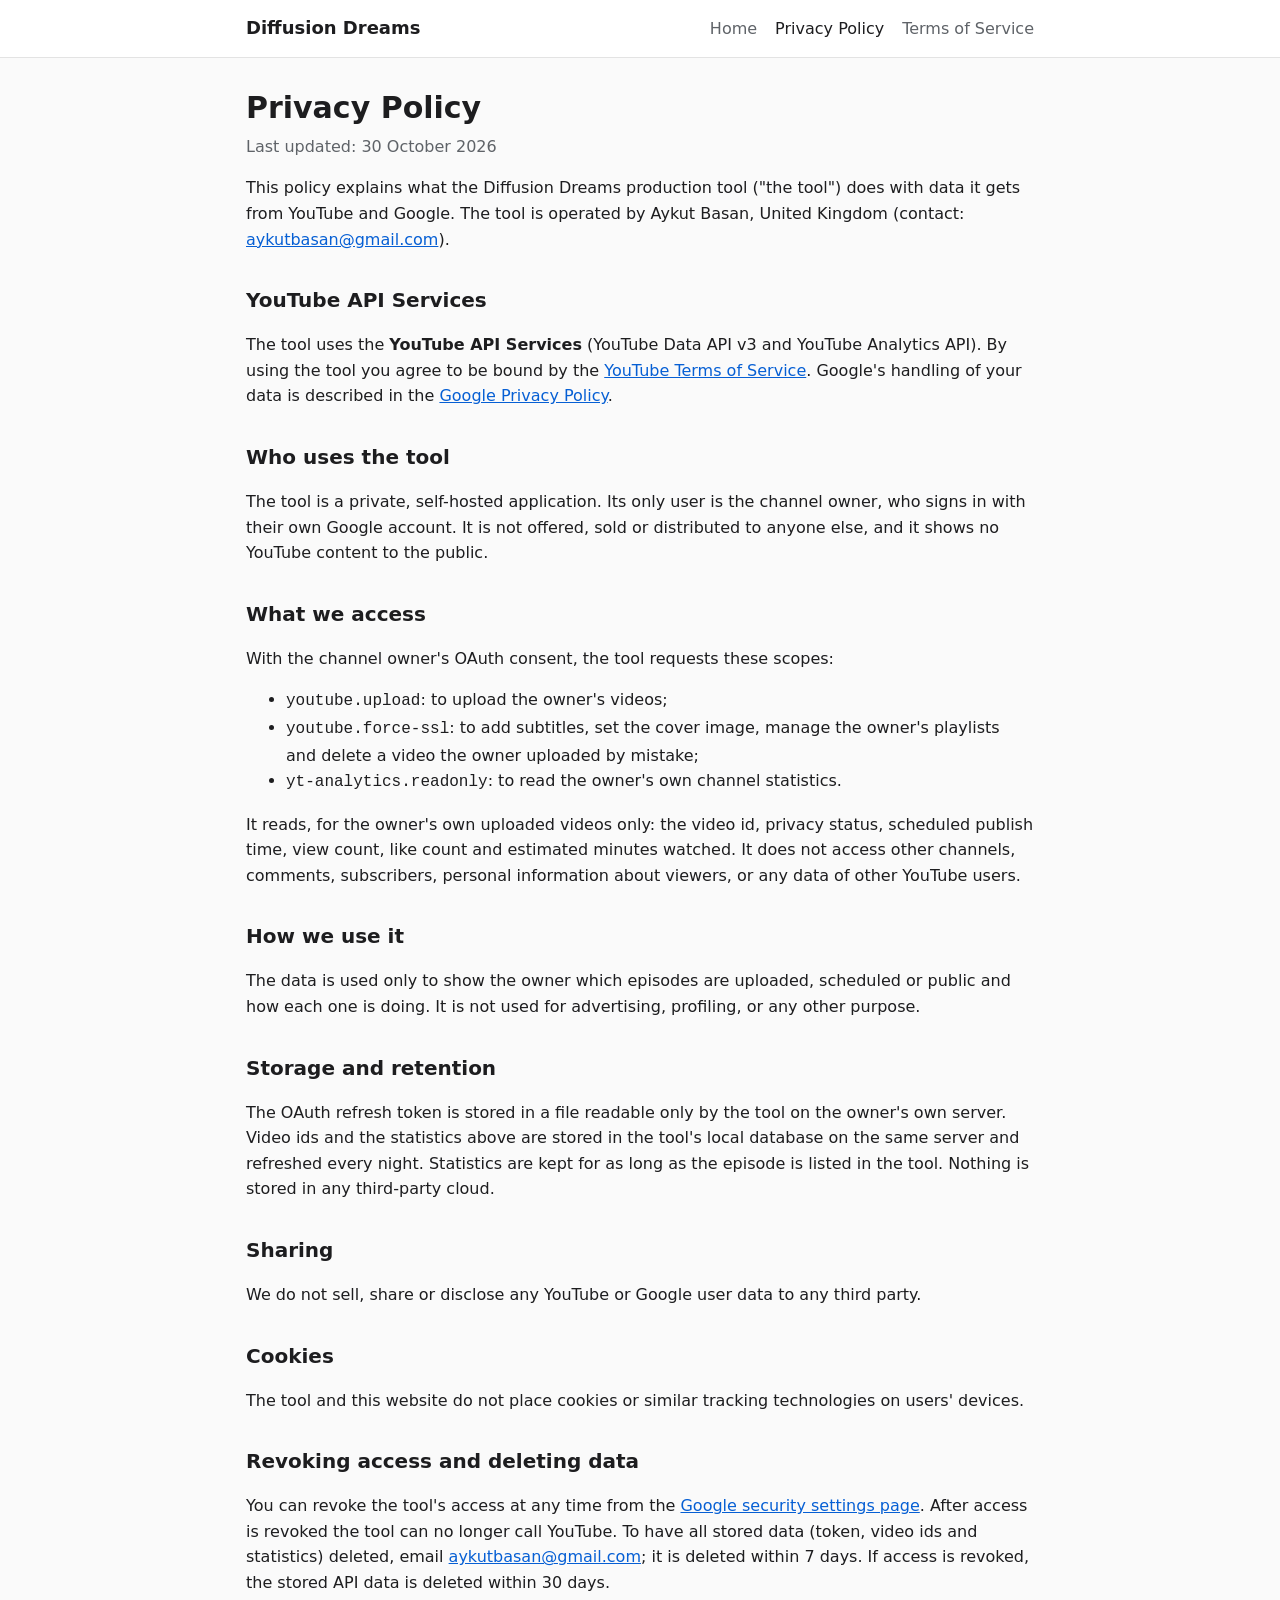
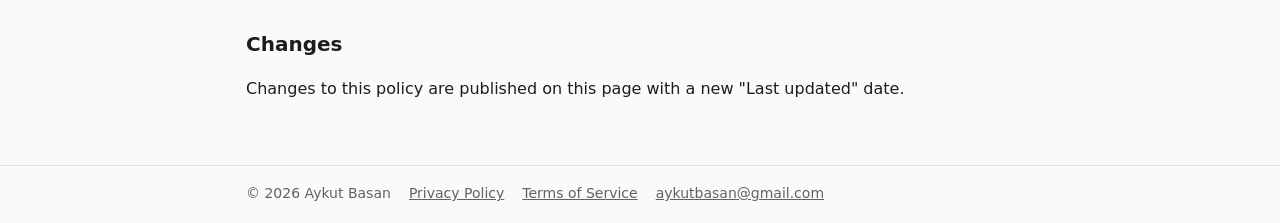
==== privacy.html @ 573dd9b5 "Diffusion Dreams site: home, privacy policy, terms of service Co-Authored-By: Claude Opus 5.5 <norep" ====
<!doctype html>
<html lang="en">
<head>
<meta charset="utf-8">
<meta name="viewport" content="width=device-width, initial-scale=1">
<title>Privacy Policy · Diffusion Dreams</title>
<link rel="stylesheet" href="style.css">
</head>
<body>
<header><div class="wrap">
  <a class="brand" href="./">Diffusion Dreams</a>
  <nav><a href="./">Home</a><a href="privacy.html" aria-current="page">Privacy Policy</a><a href="terms.html">Terms of Service</a></nav>
</div></header>
<main class="wrap">
  <h1>Privacy Policy</h1>
  <p class="meta">Last updated: 30 October 2026</p>

  <p>This policy explains what the Diffusion Dreams production tool ("the tool") does with data it gets from
  YouTube and Google. The tool is operated by Aykut Basan, United Kingdom
  (contact: <a href="mailto:aykutbasan@gmail.com">aykutbasan@gmail.com</a>).</p>

  <h2>YouTube API Services</h2>
  <p>The tool uses the <strong>YouTube API Services</strong> (YouTube Data API v3 and YouTube Analytics API).
  By using the tool you agree to be bound by the
  <a href="https://www.youtube.com/t/terms">YouTube Terms of Service</a>. Google's handling of your data is
  described in the <a href="https://policies.google.com/privacy">Google Privacy Policy</a>.</p>

  <h2>Who uses the tool</h2>
  <p>The tool is a private, self-hosted application. Its only user is the channel owner, who signs in with their own
  Google account. It is not offered, sold or distributed to anyone else, and it shows no YouTube content to the
  public.</p>

  <h2>What we access</h2>
  <p>With the channel owner's OAuth consent, the tool requests these scopes:</p>
  <ul>
    <li><code>youtube.upload</code>: to upload the owner's videos;</li>
    <li><code>youtube.force-ssl</code>: to add subtitles, set the cover image, manage the owner's playlists and delete
    a video the owner uploaded by mistake;</li>
    <li><code>yt-analytics.readonly</code>: to read the owner's own channel statistics.</li>
  </ul>
  <p>It reads, for the owner's own uploaded videos only: the video id, privacy status, scheduled publish time,
  view count, like count and estimated minutes watched. It does not access other channels, comments, subscribers,
  personal information about viewers, or any data of other YouTube users.</p>

  <h2>How we use it</h2>
  <p>The data is used only to show the owner which episodes are uploaded, scheduled or public and how each one is
  doing. It is not used for advertising, profiling, or any other purpose.</p>

  <h2>Storage and retention</h2>
  <p>The OAuth refresh token is stored in a file readable only by the tool on the owner's own server. Video ids and
  the statistics above are stored in the tool's local database on the same server and refreshed every night.
  Statistics are kept for as long as the episode is listed in the tool. Nothing is stored in any third-party
  cloud.</p>

  <h2>Sharing</h2>
  <p>We do not sell, share or disclose any YouTube or Google user data to any third party.</p>

  <h2>Cookies</h2>
  <p>The tool and this website do not place cookies or similar tracking technologies on users' devices.</p>

  <h2>Revoking access and deleting data</h2>
  <p>You can revoke the tool's access at any time from the
  <a href="https://security.google.com/settings/security/permissions">Google security settings page</a>.
  After access is revoked the tool can no longer call YouTube. To have all stored data (token, video ids and
  statistics) deleted, email <a href="mailto:aykutbasan@gmail.com">aykutbasan@gmail.com</a>; it is deleted
  within 7 days. If access is revoked, the stored API data is deleted within 30 days.</p>

  <h2>Changes</h2>
  <p>Changes to this policy are published on this page with a new "Last updated" date.</p>
</main>
<footer><div class="wrap">
  <span>© 2026 Aykut Basan</span>
  <a href="privacy.html">Privacy Policy</a>
  <a href="terms.html">Terms of Service</a>
  <a href="mailto:aykutbasan@gmail.com">aykutbasan@gmail.com</a>
</div></footer>
</body>
</html>
---- style.css ----
:root { --bg: #fafafa; --fg: #1d1d1f; --muted: #5f6368; --line: #e3e3e3; --accent: #c4302b; }
* { box-sizing: border-box; }
body { margin: 0; background: var(--bg); color: var(--fg); font: 16px/1.6 system-ui, -apple-system, "Segoe UI", Roboto, sans-serif; }
header { border-bottom: 1px solid var(--line); background: #fff; }
header .wrap { display: flex; align-items: center; gap: 16px; padding-top: 14px; padding-bottom: 14px; }
header a.brand { font-weight: 700; font-size: 18px; color: var(--fg); text-decoration: none; }
header nav { margin-left: auto; display: flex; gap: 18px; flex-wrap: wrap; }
header nav a { color: var(--muted); text-decoration: none; }
header nav a:hover, header nav a[aria-current] { color: var(--fg); }
.wrap { max-width: 820px; margin: 0 auto; padding-left: 16px; padding-right: 16px; }
main { padding-top: 32px; padding-bottom: 48px; }
h1 { font-size: 30px; line-height: 1.2; margin: 0 0 8px; }
h2 { font-size: 20px; margin: 32px 0 8px; }
p.meta { color: var(--muted); margin-top: 0; }
a { color: #065fd4; }
.yt { display: inline-flex; align-items: center; gap: 8px; padding: 10px 16px; border-radius: 8px;
      background: var(--accent); color: #fff; text-decoration: none; font-weight: 600; }
.yt svg { width: 22px; height: 16px; }
.card { background: #fff; border: 1px solid var(--line); border-radius: 12px; padding: 20px 24px; margin: 24px 0; }
footer { border-top: 1px solid var(--line); color: var(--muted); font-size: 14px; }
footer .wrap { padding-top: 16px; padding-bottom: 24px; display: flex; gap: 18px; flex-wrap: wrap; }
footer a { color: var(--muted); }
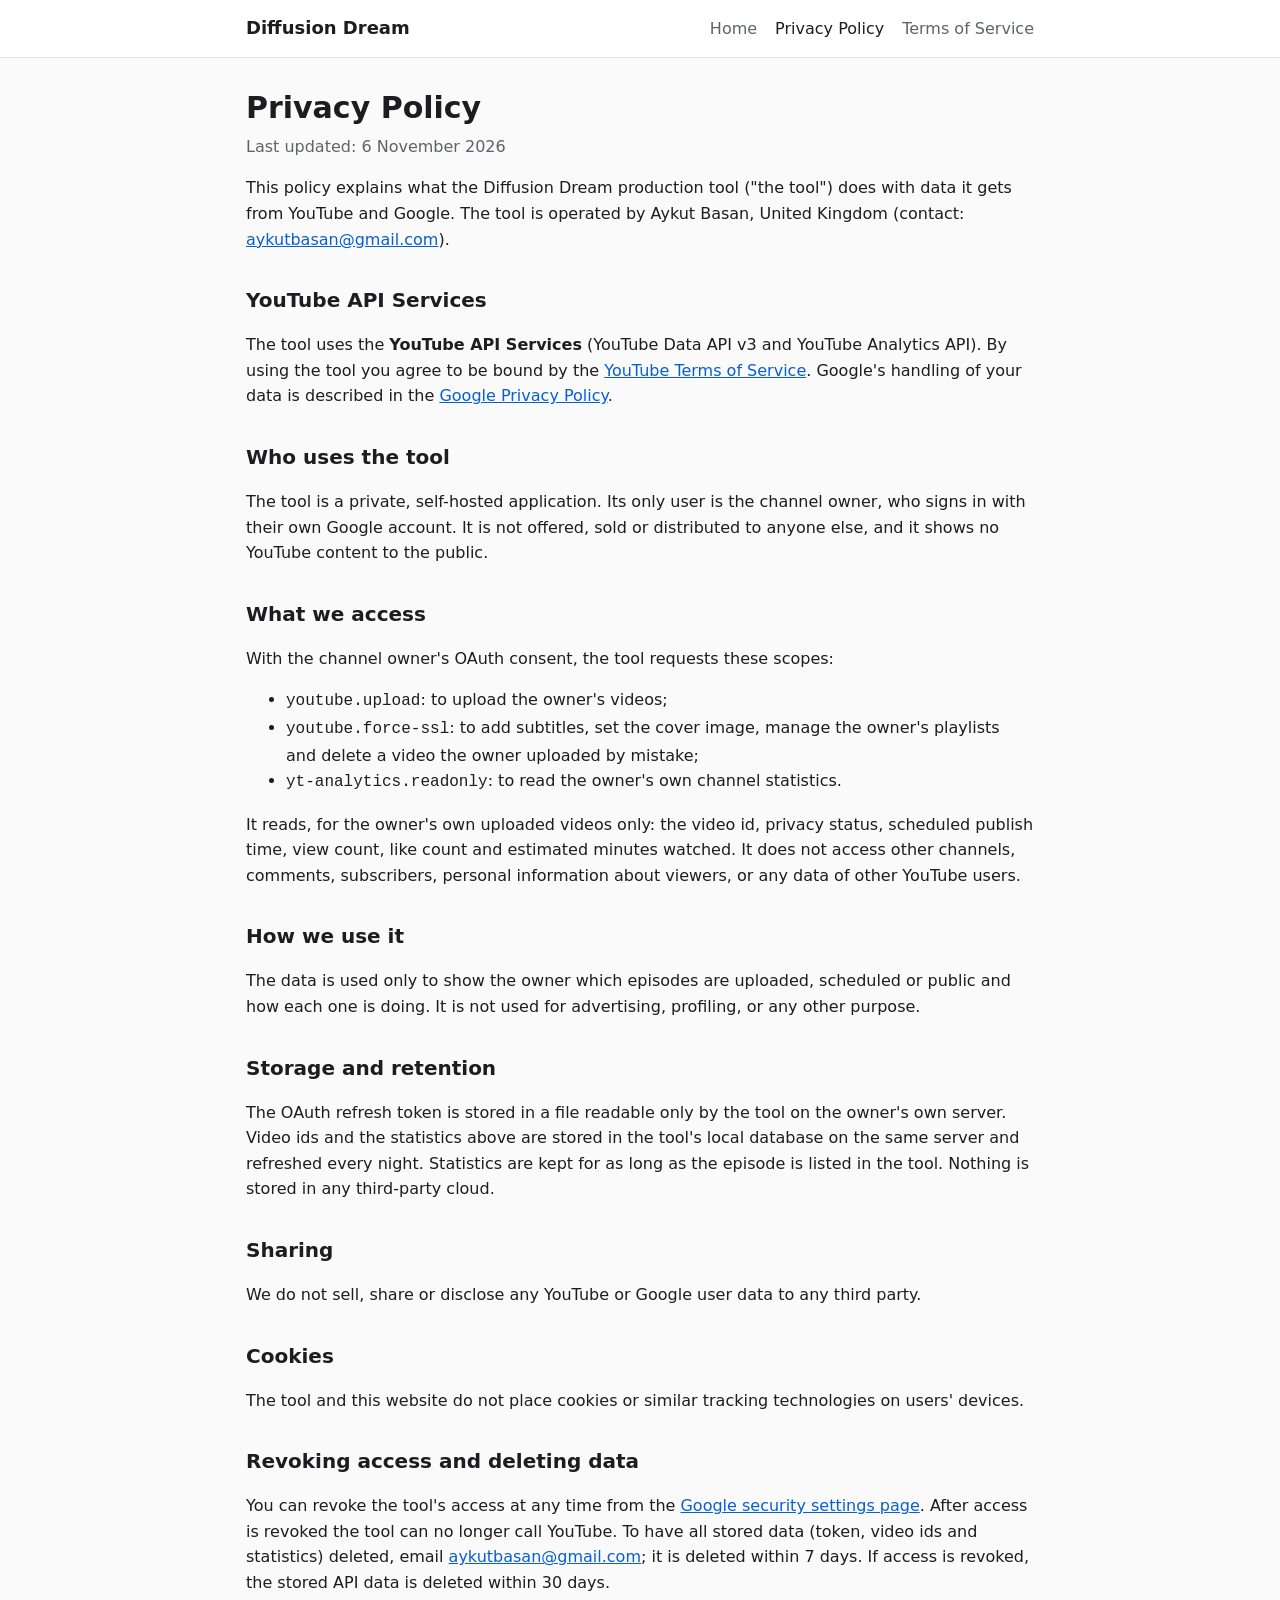
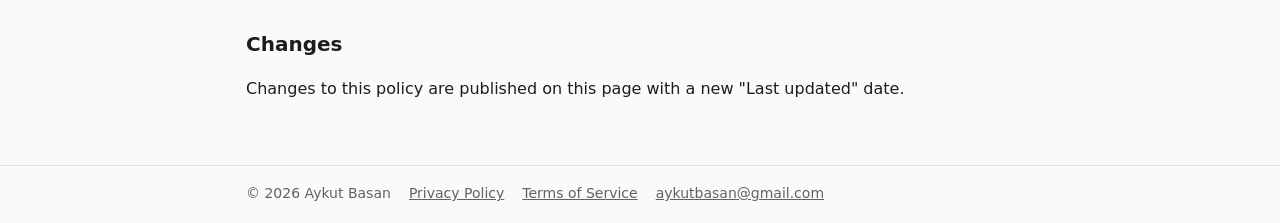
==== commit df704173: "Rename to Diffusion Dream; the channel is now Durum Vahim TV The tool and studio are Diffusion Dream" ====
--- a/privacy.html
+++ b/privacy.html
@@ -3,19 +3,19 @@
 <head>
 <meta charset="utf-8">
 <meta name="viewport" content="width=device-width, initial-scale=1">
-<title>Privacy Policy · Diffusion Dreams</title>
+<title>Privacy Policy · Diffusion Dream</title>
 <link rel="stylesheet" href="style.css">
 </head>
 <body>
 <header><div class="wrap">
-  <a class="brand" href="./">Diffusion Dreams</a>
+  <a class="brand" href="./">Diffusion Dream</a>
   <nav><a href="./">Home</a><a href="privacy.html" aria-current="page">Privacy Policy</a><a href="terms.html">Terms of Service</a></nav>
 </div></header>
 <main class="wrap">
   <h1>Privacy Policy</h1>
-  <p class="meta">Last updated: 30 October 2026</p>
+  <p class="meta">Last updated: 6 November 2026</p>
 
-  <p>This policy explains what the Diffusion Dreams production tool ("the tool") does with data it gets from
+  <p>This policy explains what the Diffusion Dream production tool ("the tool") does with data it gets from
   YouTube and Google. The tool is operated by Aykut Basan, United Kingdom
   (contact: <a href="mailto:aykutbasan@gmail.com">aykutbasan@gmail.com</a>).</p>
 
